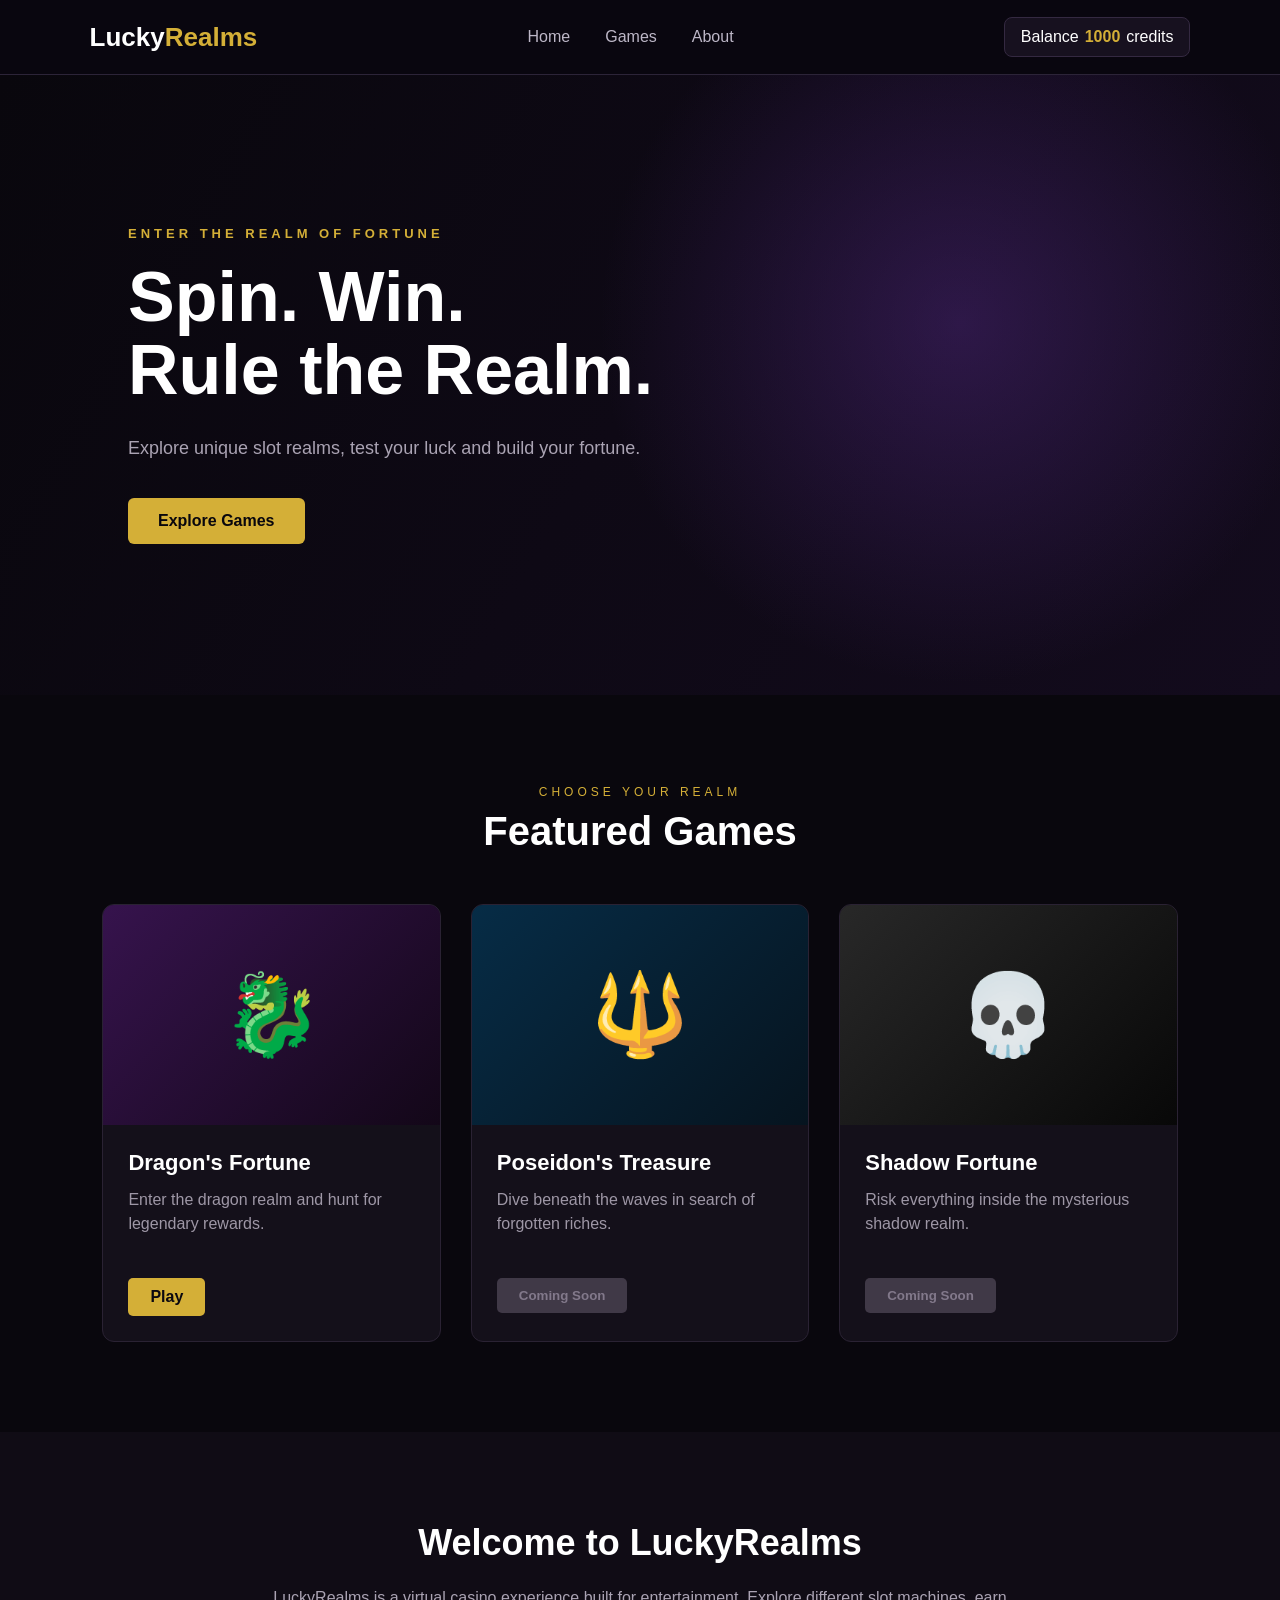
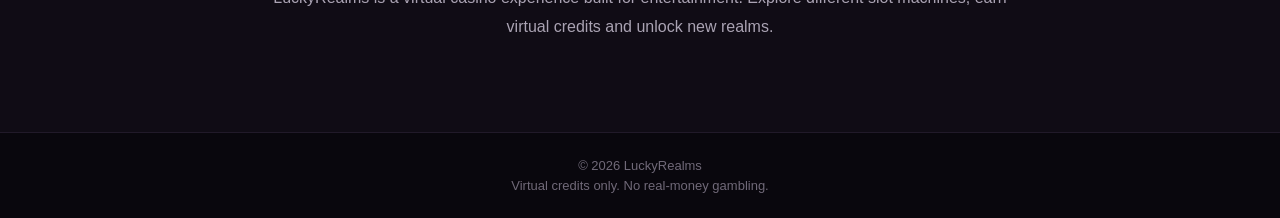
==== index.html @ 03618707 "Initialize LuckyRealms frontend" ====
<!DOCTYPE html>
<html lang="en">
<head>
    <meta charset="UTF-8">
    <meta name="viewport" content="width=device-width, initial-scale=1.0">

    <title>LuckyRealms</title>

    <link rel="stylesheet" href="css/style.css">
</head>

<body>

<header class="navbar">
    <a href="index.html" class="logo">
        Lucky<span>Realms</span>
    </a>

    <nav>
        <a href="index.html">Home</a>
        <a href="#games">Games</a>
        <a href="#about">About</a>
    </nav>

    <div class="balance">
        <span>Balance</span>
        <strong id="balance">1000</strong>
        <span>credits</span>
    </div>
</header>


<main>

    <section class="hero">
        <div class="hero-content">
            <p class="hero-subtitle">ENTER THE REALM OF FORTUNE</p>

            <h1>
                Spin. Win.<br>
                Rule the Realm.
            </h1>

            <p class="hero-description">
                Explore unique slot realms, test your luck
                and build your fortune.
            </p>

            <a href="#games" class="primary-button">
                Explore Games
            </a>
        </div>
    </section>


    <section class="games-section" id="games">

        <div class="section-heading">
            <p>CHOOSE YOUR REALM</p>
            <h2>Featured Games</h2>
        </div>

        <div class="games-grid">

            <article class="game-card">
                <div class="game-image dragon-realm">
                    <span>🐉</span>
                </div>

                <div class="game-info">
                    <h3>Dragon's Fortune</h3>
                    <p>Enter the dragon realm and hunt for legendary rewards.</p>

                    <a href="games/slots.html" class="play-button">
                        Play
                    </a>
                </div>
            </article>


            <article class="game-card locked">
                <div class="game-image ocean-realm">
                    <span>🔱</span>
                </div>

                <div class="game-info">
                    <h3>Poseidon's Treasure</h3>
                    <p>Dive beneath the waves in search of forgotten riches.</p>

                    <button class="play-button" disabled>
                        Coming Soon
                    </button>
                </div>
            </article>


            <article class="game-card locked">
                <div class="game-image shadow-realm">
                    <span>💀</span>
                </div>

                <div class="game-info">
                    <h3>Shadow Fortune</h3>
                    <p>Risk everything inside the mysterious shadow realm.</p>

                    <button class="play-button" disabled>
                        Coming Soon
                    </button>
                </div>
            </article>

        </div>

    </section>


    <section class="about-section" id="about">
        <h2>Welcome to LuckyRealms</h2>

        <p>
            LuckyRealms is a virtual casino experience built for entertainment.
            Explore different slot machines, earn virtual credits and unlock
            new realms.
        </p>
    </section>

</main>


<footer>
    <p>© 2026 LuckyRealms</p>
    <p>Virtual credits only. No real-money gambling.</p>
</footer>


<script src="js/app.js"></script>

</body>
</html>
---- css/style.css ----
* {
    margin: 0;
    padding: 0;
    box-sizing: border-box;
}

html {
    scroll-behavior: smooth;
}

body {
    font-family: Arial, Helvetica, sans-serif;
    background: #09070d;
    color: #ffffff;
}


/* NAVBAR */

.navbar {
    height: 75px;
    padding: 0 7%;

    display: flex;
    align-items: center;
    justify-content: space-between;

    background: rgba(10, 7, 15, 0.95);
    border-bottom: 1px solid #2c2438;
}

.logo {
    color: white;
    text-decoration: none;

    font-size: 26px;
    font-weight: bold;
}

.logo span {
    color: #d4af37;
}

.navbar nav {
    display: flex;
    gap: 35px;
}

.navbar nav a {
    color: #bdb7c7;
    text-decoration: none;

    transition: 0.2s;
}

.navbar nav a:hover {
    color: #d4af37;
}

.balance {
    display: flex;
    align-items: center;
    gap: 6px;

    background: #17111f;
    padding: 10px 16px;

    border: 1px solid #342941;
    border-radius: 8px;
}

.balance strong {
    color: #d4af37;
}


/* HERO */

.hero {
    min-height: 620px;

    display: flex;
    align-items: center;

    padding: 0 10%;

    background:
        radial-gradient(
            circle at 75% 40%,
            rgba(91, 45, 145, 0.4),
            transparent 35%
        ),
        linear-gradient(
            120deg,
            #09070d,
            #130b1d
        );
}

.hero-content {
    max-width: 700px;
}

.hero-subtitle {
    color: #d4af37;

    letter-spacing: 4px;
    font-size: 13px;
    font-weight: bold;

    margin-bottom: 20px;
}

.hero h1 {
    font-size: 70px;
    line-height: 1.05;

    margin-bottom: 25px;
}

.hero-description {
    max-width: 520px;

    color: #aaa3b3;

    font-size: 18px;
    line-height: 1.7;

    margin-bottom: 35px;
}

.primary-button {
    display: inline-block;

    padding: 14px 30px;

    background: #d4af37;
    color: #09070d;

    text-decoration: none;
    font-weight: bold;

    border-radius: 6px;

    transition: 0.2s;
}

.primary-button:hover {
    transform: translateY(-2px);
    background: #efd15e;
}


/* GAMES */

.games-section {
    padding: 90px 8%;
}

.section-heading {
    text-align: center;
    margin-bottom: 50px;
}

.section-heading p {
    color: #d4af37;

    font-size: 12px;
    letter-spacing: 4px;

    margin-bottom: 10px;
}

.section-heading h2 {
    font-size: 40px;
}

.games-grid {
    display: grid;
    grid-template-columns: repeat(3, 1fr);

    gap: 30px;
}

.game-card {
    background: #14101a;

    border: 1px solid #2a2233;
    border-radius: 12px;

    overflow: hidden;

    transition: 0.25s;
}

.game-card:hover {
    transform: translateY(-6px);
    border-color: #554267;
}

.game-image {
    height: 220px;

    display: flex;
    justify-content: center;
    align-items: center;

    font-size: 80px;
}

.dragon-realm {
    background: linear-gradient(135deg, #36134d, #130718);
}

.ocean-realm {
    background: linear-gradient(135deg, #062c46, #06141f);
}

.shadow-realm {
    background: linear-gradient(135deg, #282828, #080808);
}

.game-info {
    padding: 25px;
}

.game-info h3 {
    margin-bottom: 12px;
    font-size: 22px;
}

.game-info p {
    color: #9e97a6;

    line-height: 1.5;

    min-height: 70px;
    margin-bottom: 20px;
}

.play-button {
    display: inline-block;

    padding: 10px 22px;

    background: #d4af37;
    color: #0b0810;

    border: none;
    border-radius: 5px;

    text-decoration: none;
    font-weight: bold;

    cursor: pointer;
}

.play-button:disabled {
    background: #403947;
    color: #82798b;

    cursor: not-allowed;
}


/* ABOUT */

.about-section {
    padding: 90px 20%;

    text-align: center;

    background: #100c15;
}

.about-section h2 {
    font-size: 36px;

    margin-bottom: 20px;
}

.about-section p {
    color: #aaa3b3;

    line-height: 1.8;
}


/* FOOTER */

footer {
    padding: 25px;

    text-align: center;

    color: #706978;

    font-size: 13px;

    border-top: 1px solid #211a29;
}

footer p + p {
    margin-top: 5px;
}


/* RESPONSIVE */

@media (max-width: 900px) {

    .navbar nav {
        display: none;
    }

    .hero h1 {
        font-size: 50px;
    }

    .games-grid {
        grid-template-columns: 1fr;
    }
}
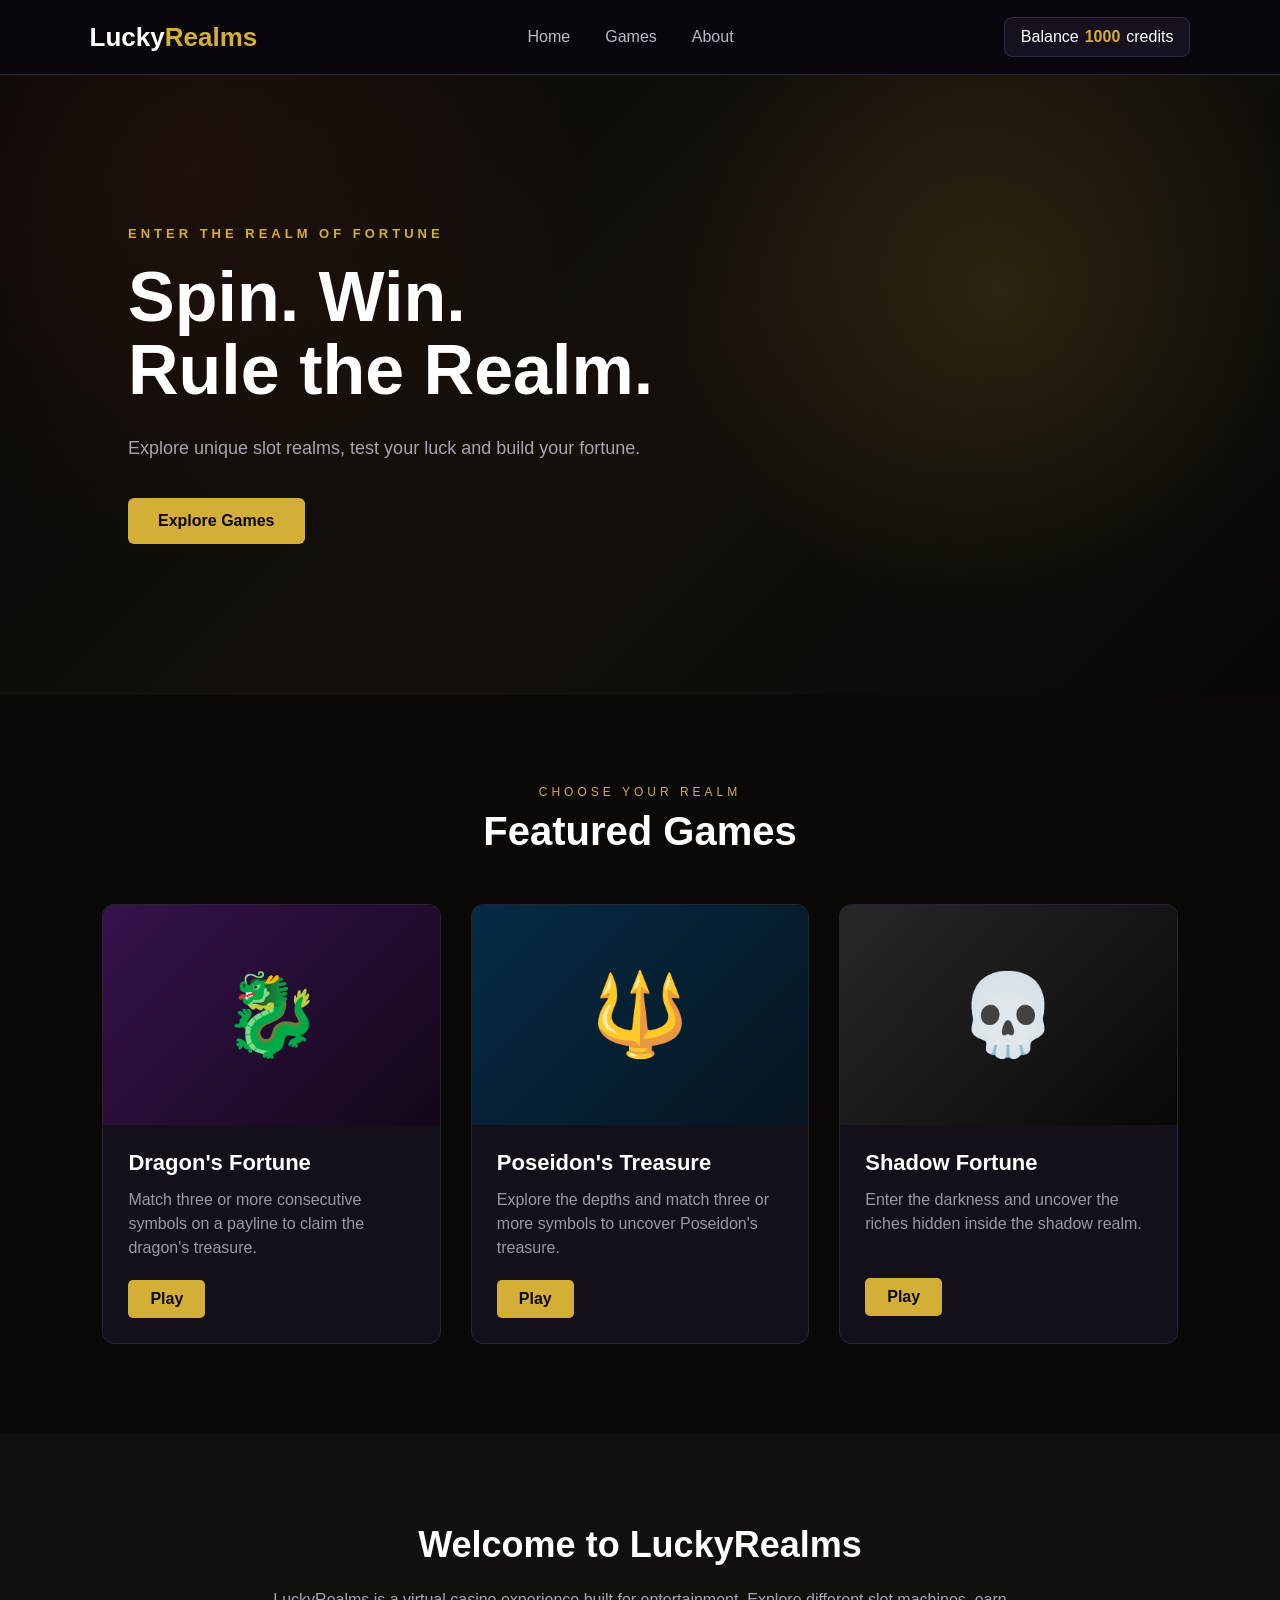
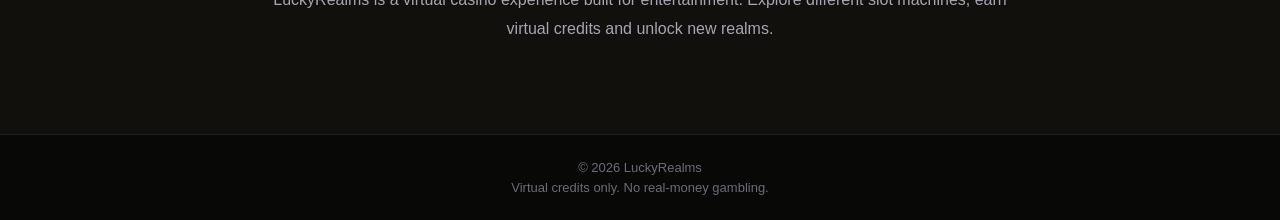
==== commit b395251a: "Complete LuckyRealms slot games and bonus system" ====
--- a/index.html
+++ b/index.html
@@ -1,5 +1,6 @@
 <!DOCTYPE html>
 <html lang="en">
+
 <head>
     <meta charset="UTF-8">
     <meta name="viewport" content="width=device-width, initial-scale=1.0">
@@ -11,129 +12,83 @@
 
 <body>
 
-<header class="navbar">
-    <a href="index.html" class="logo">
-        Lucky<span>Realms</span>
-    </a>
+    <header class="navbar">
+        <a href="index.html" class="logo">
+            Lucky<span>Realms</span>
+        </a>
 
-    <nav>
-        <a href="index.html">Home</a>
-        <a href="#games">Games</a>
-        <a href="#about">About</a>
-    </nav>
+        <nav>
+            <a href="index.html">Home</a>
+            <a href="#games">Games</a>
+            <a href="#about">About</a>
+        </nav>
 
-    <div class="balance">
-        <span>Balance</span>
-        <strong id="balance">1000</strong>
-        <span>credits</span>
-    </div>
-</header>
+        <div class="balance">
+            <span>Balance</span>
+            <strong id="balance">1000</strong>
+            <span>credits</span>
+        </div>
+    </header>
 
 
-<main>
+    <main>
 
-    <section class="hero">
-        <div class="hero-content">
-            <p class="hero-subtitle">ENTER THE REALM OF FORTUNE</p>
+        <section class="hero">
+            <div class="hero-content">
+                <p class="hero-subtitle">ENTER THE REALM OF FORTUNE</p>
 
-            <h1>
-                Spin. Win.<br>
-                Rule the Realm.
-            </h1>
+                <h1>
+                    Spin. Win.<br>
+                    Rule the Realm.
+                </h1>
 
-            <p class="hero-description">
-                Explore unique slot realms, test your luck
-                and build your fortune.
-            </p>
+                <p class="hero-description">
+                    Explore unique slot realms, test your luck
+                    and build your fortune.
+                </p>
 
-            <a href="#games" class="primary-button">
-                Explore Games
-            </a>
-        </div>
-    </section>
+                <a href="#games" class="primary-button">
+                    Explore Games
+                </a>
+            </div>
+        </section>
 
 
-    <section class="games-section" id="games">
+        <section class="games-section" id="games">
 
-        <div class="section-heading">
-            <p>CHOOSE YOUR REALM</p>
-            <h2>Featured Games</h2>
-        </div>
+            <div class="section-heading">
+                <p>CHOOSE YOUR REALM</p>
+                <h2>Featured Games</h2>
+            </div>
 
-        <div class="games-grid">
+            <div class="games-grid" id="games-grid"></div>
 
-            <article class="game-card">
-                <div class="game-image dragon-realm">
-                    <span>🐉</span>
-                </div>
-
-                <div class="game-info">
-                    <h3>Dragon's Fortune</h3>
-                    <p>Enter the dragon realm and hunt for legendary rewards.</p>
-
-                    <a href="games/slots.html" class="play-button">
-                        Play
-                    </a>
-                </div>
-            </article>
+        </section>
 
 
-            <article class="game-card locked">
-                <div class="game-image ocean-realm">
-                    <span>🔱</span>
-                </div>
+        <section class="about-section" id="about">
+            <h2>Welcome to LuckyRealms</h2>
 
-                <div class="game-info">
-                    <h3>Poseidon's Treasure</h3>
-                    <p>Dive beneath the waves in search of forgotten riches.</p>
+            <p>
+                LuckyRealms is a virtual casino experience built for entertainment.
+                Explore different slot machines, earn virtual credits and unlock
+                new realms.
+            </p>
+        </section>
 
-                    <button class="play-button" disabled>
-                        Coming Soon
-                    </button>
-                </div>
-            </article>
+    </main>
 
 
-            <article class="game-card locked">
-                <div class="game-image shadow-realm">
-                    <span>💀</span>
-                </div>
-
-                <div class="game-info">
-                    <h3>Shadow Fortune</h3>
-                    <p>Risk everything inside the mysterious shadow realm.</p>
-
-                    <button class="play-button" disabled>
-                        Coming Soon
-                    </button>
-                </div>
-            </article>
-
-        </div>
-
-    </section>
+    <footer>
+        <p>© 2026 LuckyRealms</p>
+        <p>Virtual credits only. No real-money gambling.</p>
+    </footer>
 
 
-    <section class="about-section" id="about">
-        <h2>Welcome to LuckyRealms</h2>
-
-        <p>
-            LuckyRealms is a virtual casino experience built for entertainment.
-            Explore different slot machines, earn virtual credits and unlock
-            new realms.
-        </p>
-    </section>
-
-</main>
-
-
-<footer>
-    <p>© 2026 LuckyRealms</p>
-    <p>Virtual credits only. No real-money gambling.</p>
-</footer>
-
-
-<script src="js/app.js"></script>
+    <script src="js/game-configs.js"></script>
+    <script src="js/app.js"></script>
+    <script src="js/home.js"></script>
 
 </body>
+
 </html>
--- a/css/style.css
+++ b/css/style.css
@@ -10,7 +10,8 @@
 
 body {
     font-family: Arial, Helvetica, sans-serif;
-    background: #09070d;
+
+    background: #080807;
     color: #ffffff;
 }
 
@@ -85,16 +86,16 @@
     padding: 0 10%;
 
     background:
-        radial-gradient(
-            circle at 75% 40%,
-            rgba(91, 45, 145, 0.4),
-            transparent 35%
-        ),
-        linear-gradient(
-            120deg,
-            #09070d,
-            #130b1d
-        );
+        radial-gradient(circle at 78% 35%,
+            rgba(212, 175, 55, 0.14),
+            transparent 30%),
+        radial-gradient(circle at 15% 15%,
+            rgba(115, 45, 24, 0.18),
+            transparent 32%),
+        linear-gradient(135deg,
+            #080807 0%,
+            #15100b 52%,
+            #080807 100%);
 }
 
 .hero-content {
@@ -155,6 +156,8 @@
 
 .games-section {
     padding: 90px 8%;
+
+    background: #0a0908;
 }
 
 .section-heading {
@@ -270,7 +273,7 @@
 
     text-align: center;
 
-    background: #100c15;
+    background: #11100d;
 }
 
 .about-section h2 {
@@ -300,7 +303,7 @@
     border-top: 1px solid #211a29;
 }
 
-footer p + p {
+footer p+p {
     margin-top: 5px;
 }
 
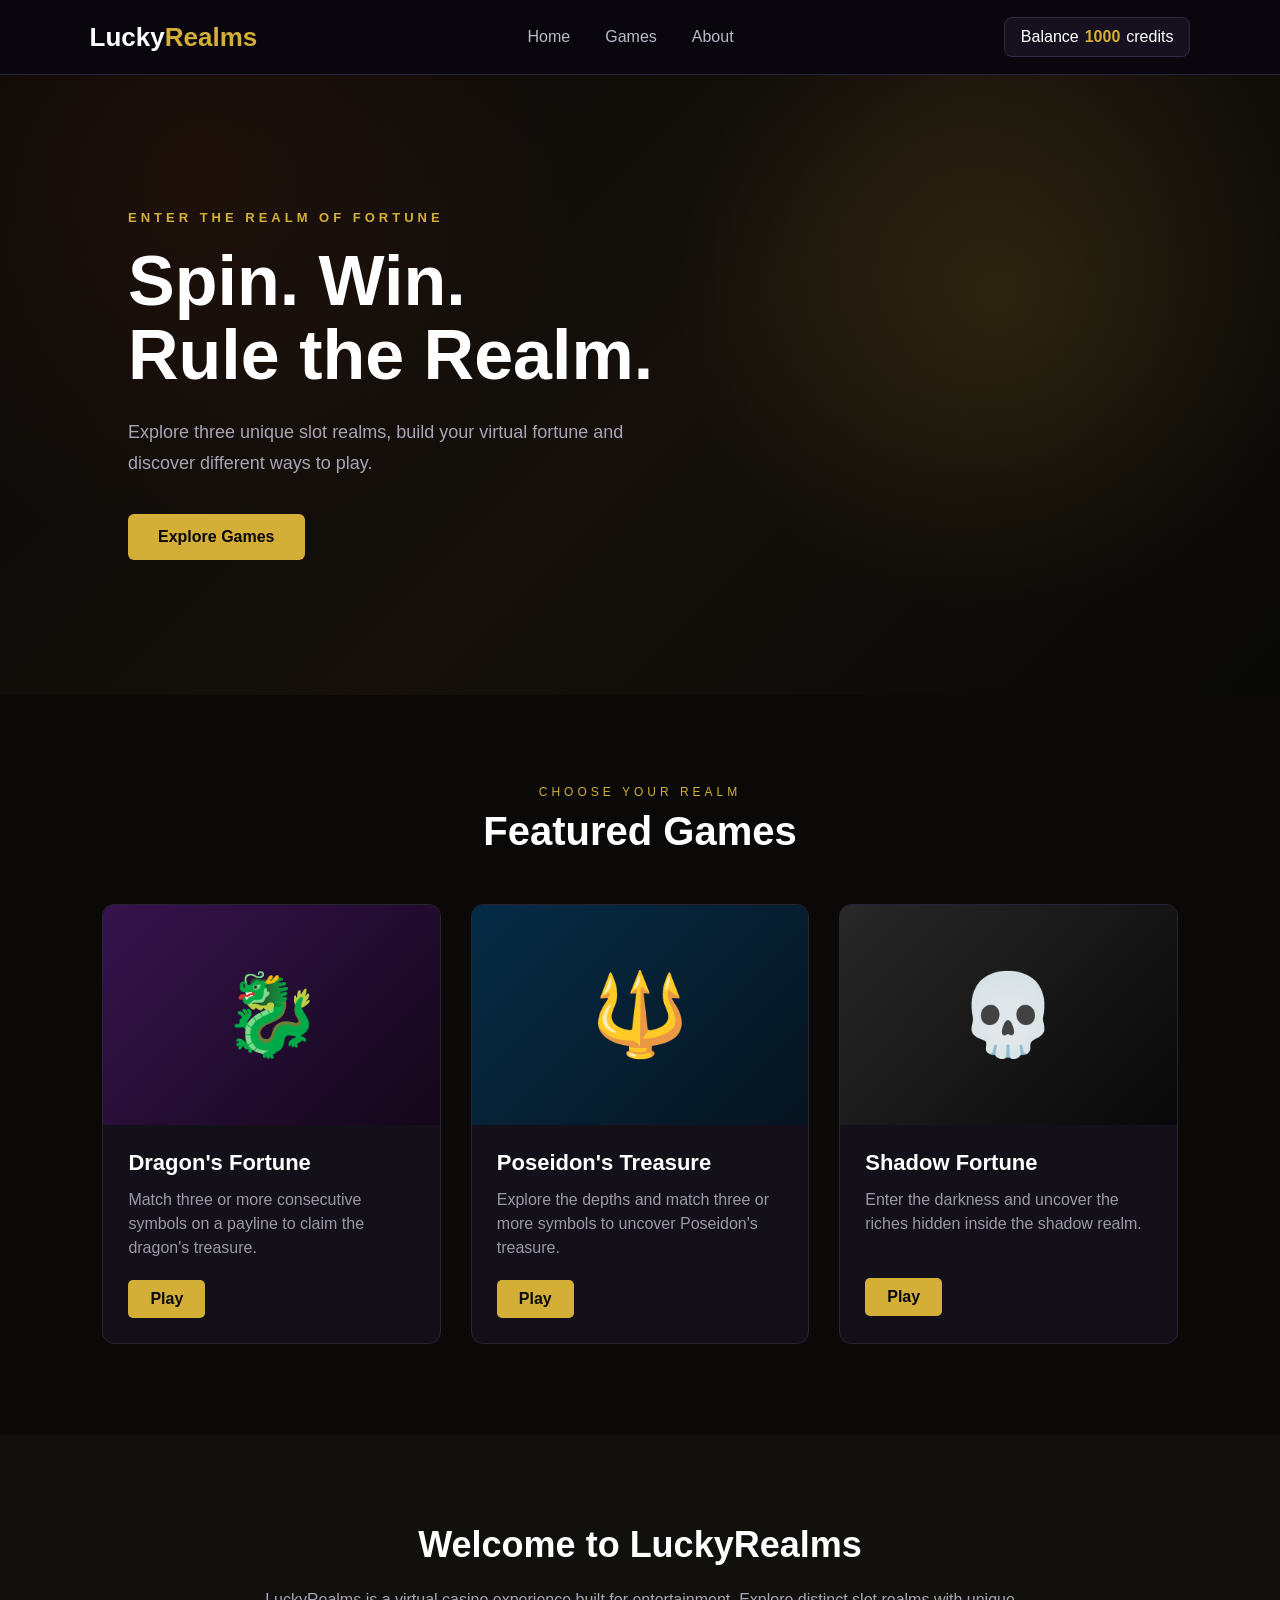
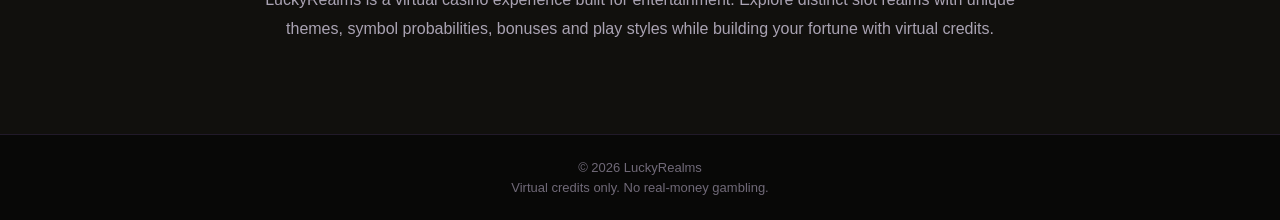
==== commit 7dc54237: "add screenshots" ====
--- a/index.html
+++ b/index.html
@@ -4,6 +4,8 @@
 <head>
     <meta charset="UTF-8">
     <meta name="viewport" content="width=device-width, initial-scale=1.0">
+    <meta name="description"
+        content="LuckyRealms is a browser-based virtual slot casino featuring three unique realms, bonus symbols, free spins and persistent virtual credits.">
 
     <title>LuckyRealms</title>
 
@@ -43,8 +45,9 @@
                 </h1>
 
                 <p class="hero-description">
-                    Explore unique slot realms, test your luck
-                    and build your fortune.
+                    Explore three unique slot realms,
+                    build your virtual fortune and discover
+                    different ways to play.
                 </p>
 
                 <a href="#games" class="primary-button">
@@ -71,8 +74,8 @@
 
             <p>
                 LuckyRealms is a virtual casino experience built for entertainment.
-                Explore different slot machines, earn virtual credits and unlock
-                new realms.
+                Explore distinct slot realms with unique themes, symbol probabilities,
+                bonuses and play styles while building your fortune with virtual credits.
             </p>
         </section>
 
